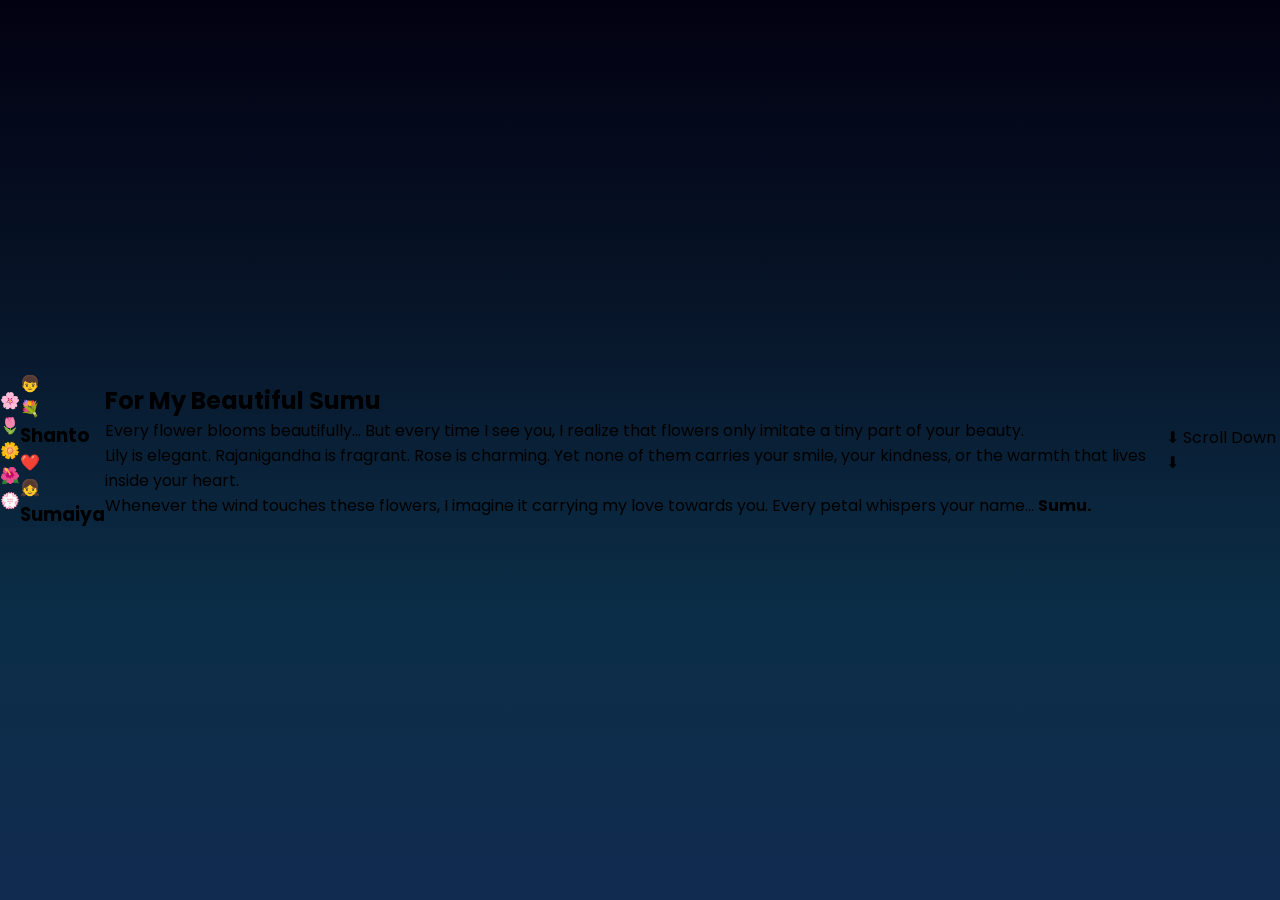
==== garden.html @ f21291de "Create garden.html" ====
<!DOCTYPE html>
<html lang="en">
<head>
<meta charset="UTF-8">
<meta name="viewport" content="width=device-width, initial-scale=1.0">

<title>Flower Garden For Sumu</title>

<link rel="stylesheet" href="style.css">

<link href="https://fonts.googleapis.com/css2?family=Poppins:wght@300;500;700&display=swap" rel="stylesheet">

</head>

<body class="garden-page">

<div class="stars"></div>

<div class="moon"></div>

<div class="garden">

<div class="flowers flower1">🌸</div>
<div class="flowers flower2">🌷</div>
<div class="flowers flower3">🌼</div>
<div class="flowers flower4">🌺</div>
<div class="flowers flower5">💮</div>

</div>

<section class="hero">

<div class="boy">

👦

<div class="bouquet">

💐

</div>

<h3>Shanto</h3>

</div>

<div class="love">

❤️

</div>

<div class="girl">

👧

<h3>Sumaiya</h3>

</div>

</section>

<section class="message">

<h1>For My Beautiful Sumu</h1>

<p>

Every flower blooms beautifully...

But every time I see you,

I realize that flowers only imitate

a tiny part of your beauty.

</p>

<p>

Lily is elegant.

Rajanigandha is fragrant.

Rose is charming.

Yet none of them carries

your smile,

your kindness,

or the warmth that lives inside your heart.

</p>

<p>

Whenever the wind touches these flowers,

I imagine it carrying my love

towards you.

Every petal whispers your name...

<strong>Sumu.</strong>

</p>

</section>

<div class="scroll">

⬇ Scroll Down ⬇

</div>

<script src="script.js"></script>

</body>

</html>
---- style.css ----
*{
margin:0;
padding:0;
box-sizing:border-box;
font-family:'Poppins',sans-serif;
}

body{

width:100%;
height:100vh;

overflow:hidden;

background:
linear-gradient(
180deg,
#020111,
#071428,
#0b2d46,
#112b50);

display:flex;
justify-content:center;
align-items:center;
position:relative;

}

/* ---------- STARS ---------- */

#stars{

position:absolute;

width:100%;
height:100%;

background-image:

radial-gradient(white 1px,transparent 1px),
radial-gradient(#fff 1px,transparent 1px),
radial-gradient(#ffffffaa 1px,transparent 1px);

background-size:

150px 150px,
220px 220px,
280px 280px;

animation:

starsMove 40s linear infinite;

opacity:.9;

}

@keyframes starsMove{

from{

transform:translateY(0);

}

to{

transform:translateY(-400px);

}

}

/* ---------- HEARTS ---------- */

#hearts{

position:absolute;

width:100%;
height:100%;

overflow:hidden;

}

#hearts::before{

content:"❤️ ❤️ 🤍 💖 ❤️ 🤍";

position:absolute;

font-size:25px;

left:-10%;

bottom:-10%;

animation:heartFly 15s linear infinite;

}

@keyframes heartFly{

0%{

transform:translateY(0);

opacity:0;

}

20%{

opacity:1;

}

100%{

transform:translateY(-120vh);

left:110%;

opacity:0;

}

}

/* ---------- FLOWERS ---------- */

#flowers{

position:absolute;

width:100%;
height:100%;

overflow:hidden;

}

#flowers::before{

content:"🌸 🌼 🤍 🌺 🌷 🌸";

font-size:40px;

position:absolute;

bottom:-50px;

left:0;

width:100%;

display:flex;

justify-content:space-evenly;

animation:bloom 5s ease infinite;

}

@keyframes bloom{

0%{

transform:translateY(60px);

opacity:0;

}

100%{

transform:translateY(-30px);

opacity:1;

}

}

/* ---------- GLASS ---------- */

.glass{

width:90%;
max-width:430px;

padding:35px;

border-radius:30px;

background:rgba(255,255,255,.12);

backdrop-filter:blur(18px);

border:1px solid rgba(255,255,255,.3);

box-shadow:

0 0 50px rgba(255,255,255,.15);

text-align:center;

color:white;

}

/* ---------- TITLE ---------- */

.title{

font-size:45px;

margin-top:10px;

color:#ffd7ea;

text-shadow:

0 0 20px pink;

}

.subtitle{

margin-top:18px;

line-height:30px;

color:#eeeeee;

font-size:16px;

}

.lock-area{

margin-top:40px;

}

.lock-icon{

font-size:55px;

margin-bottom:15px;

animation:lockGlow 2s infinite;

}

@keyframes lockGlow{

50%{

transform:scale(1.15);

}

}

.locked{

font-size:20px;

margin-bottom:20px;

}

/* ---------- SLIDER ---------- */

.slider{

width:100%;

height:60px;

border-radius:60px;

background:rgba(255,255,255,.15);

position:relative;

display:flex;

align-items:center;

padding:6px;

overflow:hidden;

}

.slider span{

width:100%;

text-align:center;

color:white;

font-size:17px;

letter-spacing:2px;

}

#dragButton{

width:48px;

height:48px;

background:white;

color:#ff4081;

border-radius:50%;

display:flex;

justify-content:center;

align-items:center;

font-size:22px;

cursor:pointer;

position:absolute;

left:6px;

transition:.25s;

box-shadow:

0 0 15px white;

}

/* ---------- BOTTOM ---------- */

.bottomText{

margin-top:35px;

font-size:14px;

opacity:.8;

}

/* ---------- TRANSITION ---------- */

#transition{

position:fixed;

top:0;

left:0;

width:100%;

height:100%;

background:#000;

display:none;

justify-content:center;

align-items:center;

flex-direction:column;

color:white;

z-index:999;

}

.loading{

font-size:80px;

animation:spin 2s linear infinite;

}

@keyframes spin{

100%{

transform:rotate(360deg);

}

}
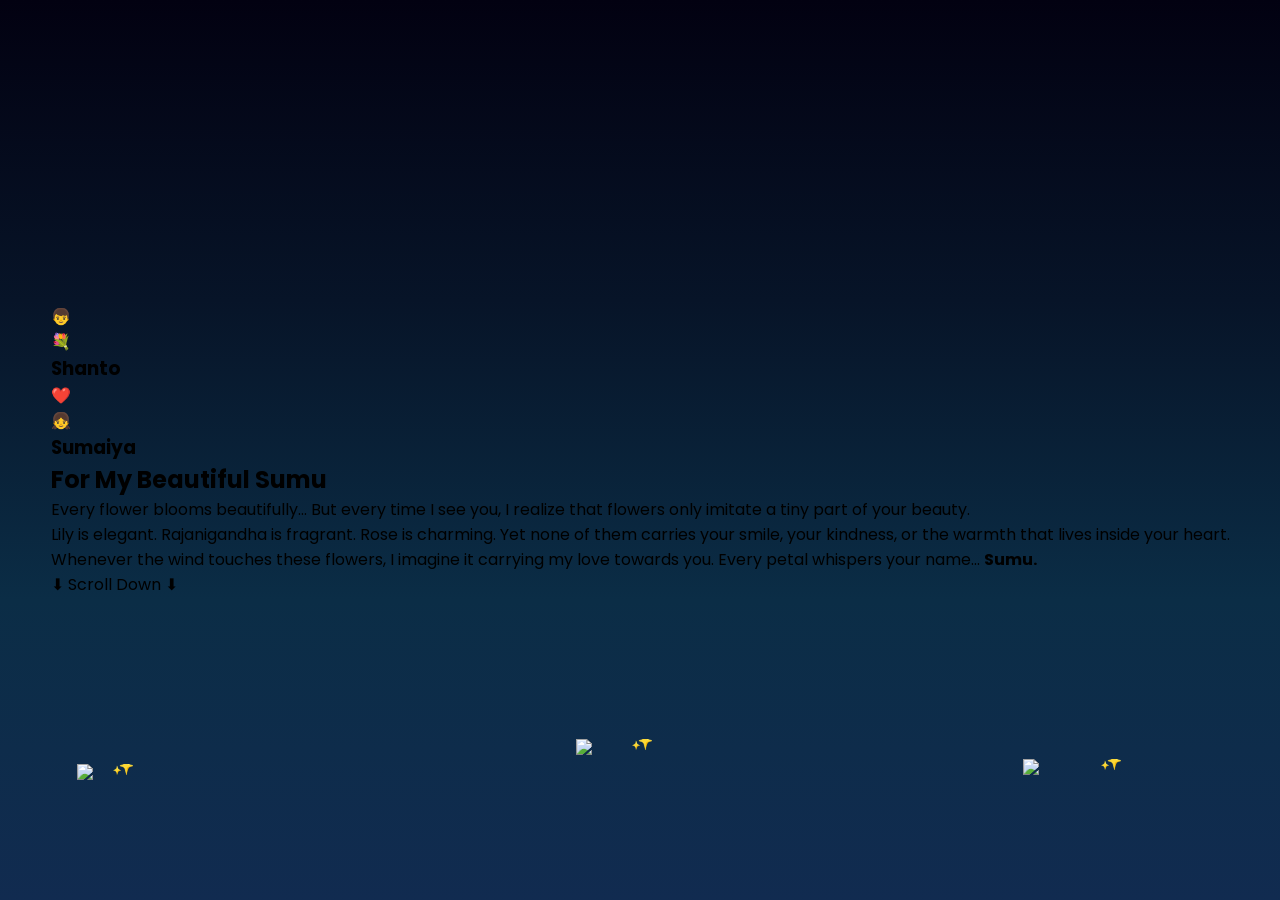
==== commit 13c9a611: "Update garden.html" ====
--- a/garden.html
+++ b/garden.html
@@ -20,11 +20,16 @@
 
 <div class="garden">
 
-<div class="flowers flower1">🌸</div>
-<div class="flowers flower2">🌷</div>
-<div class="flowers flower3">🌼</div>
-<div class="flowers flower4">🌺</div>
-<div class="flowers flower5">💮</div>
+<div class="garden">
+
+    <img src="assets/img/lily.svg"
+         class="lily-svg lily-left lily-small">
+
+    <img src="assets/img/lily.svg"
+         class="lily-svg lily-center lily-medium">
+
+    <img src="assets/img/lily.svg"
+         class="lily-svg lily-right lily-large">
 
 </div>
 
--- a/style.css
+++ b/style.css
@@ -404,3 +404,283 @@
 }
 
 }
+/* ==========================================
+   PART 6.1B
+   Lily SVG Animation
+==========================================*/
+
+/* Lily Container */
+
+.lily-svg{
+
+position:absolute;
+
+width:110px;
+
+height:auto;
+
+transform-origin:bottom center;
+
+animation:
+
+lilyGrow 3s ease forwards,
+
+lilySway 5s ease-in-out infinite,
+
+lilyGlow 3s ease-in-out infinite;
+
+opacity:0;
+
+}
+
+/* Bloom */
+
+@keyframes lilyGrow{
+
+0%{
+
+opacity:0;
+
+transform:
+
+translateY(60px)
+
+scale(.15);
+
+}
+
+30%{
+
+opacity:1;
+
+}
+
+70%{
+
+transform:
+
+translateY(-5px)
+
+scale(1.08);
+
+}
+
+100%{
+
+opacity:1;
+
+transform:
+
+translateY(0)
+
+scale(1);
+
+}
+
+}
+
+/* Wind */
+
+@keyframes lilySway{
+
+0%{
+
+transform:rotate(-2deg);
+
+}
+
+25%{
+
+transform:rotate(2deg);
+
+}
+
+50%{
+
+transform:rotate(-1deg);
+
+}
+
+75%{
+
+transform:rotate(3deg);
+
+}
+
+100%{
+
+transform:rotate(-2deg);
+
+}
+
+}
+
+/* Glow */
+
+@keyframes lilyGlow{
+
+0%{
+
+filter:
+
+drop-shadow(0 0 5px white);
+
+}
+
+50%{
+
+filter:
+
+drop-shadow(0 0 25px #ffffff)
+
+drop-shadow(0 0 40px #ffd8ef);
+
+}
+
+100%{
+
+filter:
+
+drop-shadow(0 0 5px white);
+
+}
+
+}
+
+/* Floating Sparkles */
+
+.lily-svg::after{
+
+content:"✨";
+
+position:absolute;
+
+top:-12px;
+
+left:50%;
+
+font-size:18px;
+
+animation:
+
+sparkle 2.8s linear infinite;
+
+}
+
+@keyframes sparkle{
+
+0%{
+
+opacity:0;
+
+transform:
+
+translate(-50%,15px)
+
+scale(.3);
+
+}
+
+40%{
+
+opacity:1;
+
+}
+
+100%{
+
+opacity:0;
+
+transform:
+
+translate(-50%,-45px)
+
+scale(1.2);
+
+}
+
+}
+
+/* Different Sizes */
+
+.lily-small{
+
+width:70px;
+
+animation-delay:.5s;
+
+}
+
+.lily-medium{
+
+width:110px;
+
+animation-delay:1.5s;
+
+}
+
+.lily-large{
+
+width:155px;
+
+animation-delay:2.5s;
+
+}
+
+/* Flower Field Positions */
+
+.lily-left{
+
+left:6%;
+
+bottom:120px;
+
+}
+
+.lily-center{
+
+left:45%;
+
+bottom:145px;
+
+}
+
+.lily-right{
+
+right:8%;
+
+bottom:125px;
+
+}
+
+/* Layering */
+
+.lily-back{
+
+z-index:2;
+
+opacity:.8;
+
+}
+
+.lily-front{
+
+z-index:8;
+
+}
+
+/* Hover Effect */
+
+.lily-svg:hover{
+
+transform:scale(1.08);
+
+transition:.4s;
+
+filter:
+
+drop-shadow(0 0 40px pink);
+
+cursor:pointer;
+
+}
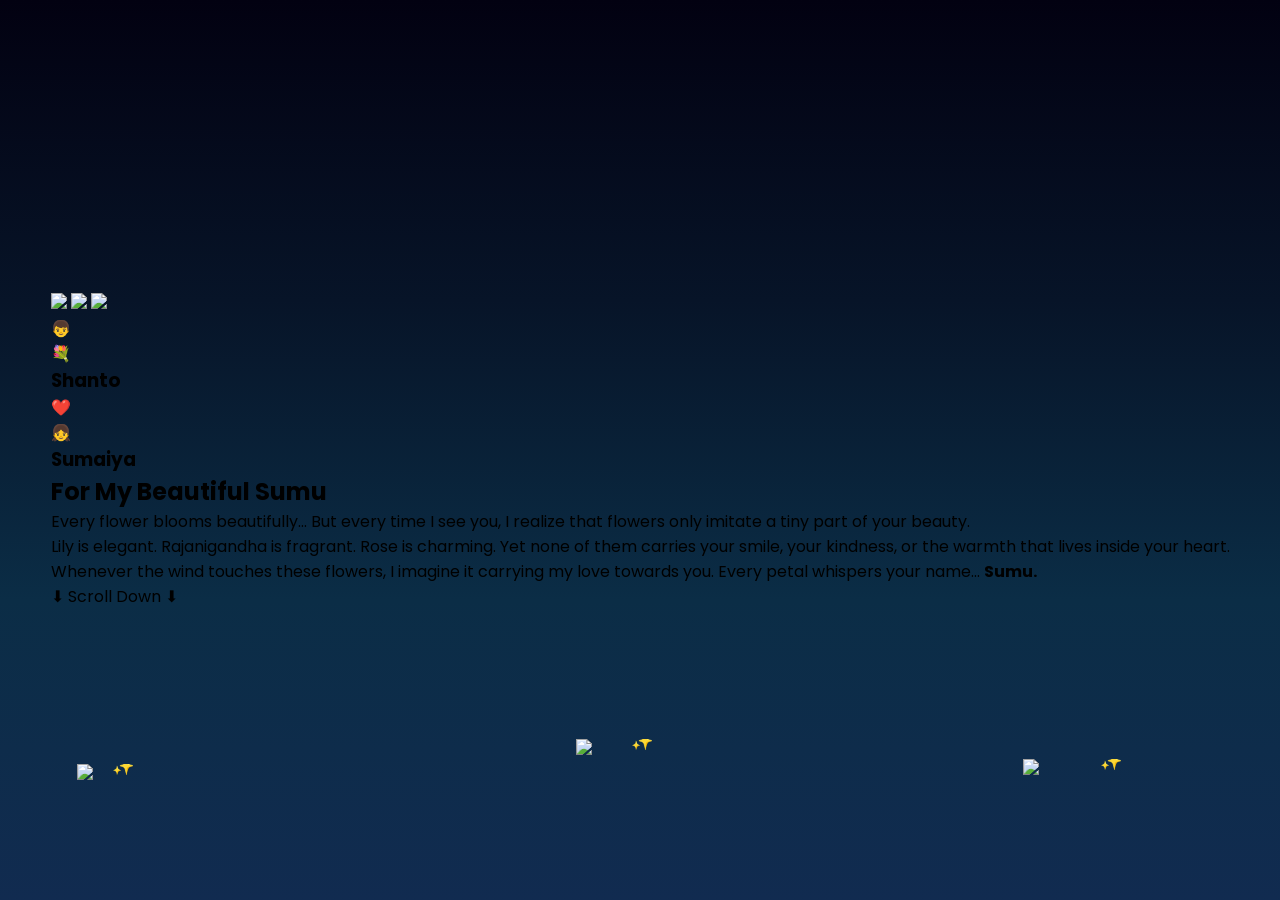
==== commit fac3d5d3: "Update garden.html" ====
--- a/garden.html
+++ b/garden.html
@@ -30,6 +30,14 @@
 
     <img src="assets/img/lily.svg"
          class="lily-svg lily-right lily-large">
+    <img src="assets/img/rajanigandha.svg"
+     class="rajanigandha-svg rajan-left">
+
+<img src="assets/img/rajanigandha.svg"
+     class="rajanigandha-svg rajan-center">
+
+<img src="assets/img/rajanigandha.svg"
+     class="rajanigandha-svg rajan-right">
 
 </div>
 
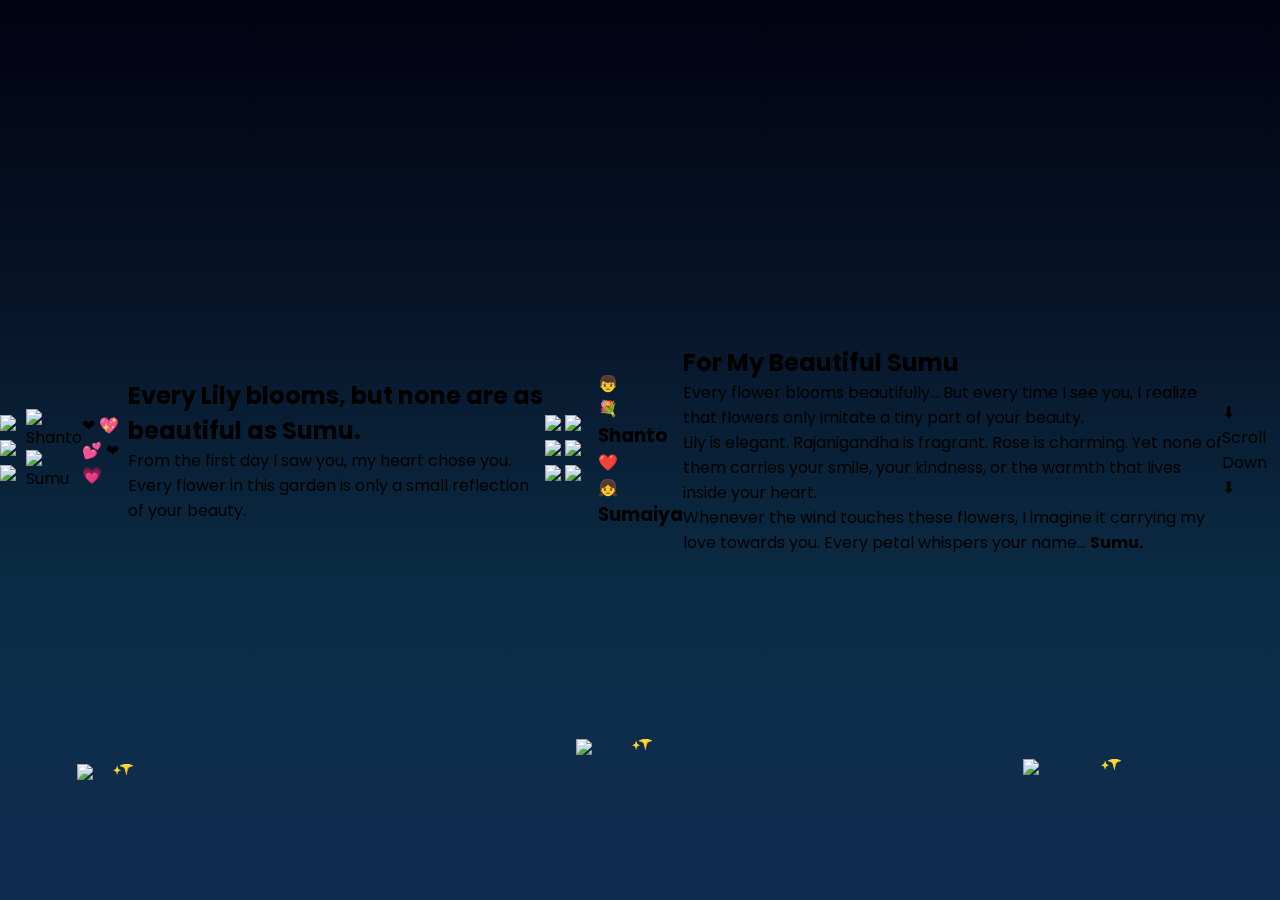
==== commit 6fb62397: "Update garden.html" ====
--- a/garden.html
+++ b/garden.html
@@ -20,8 +20,6 @@
 
 <div class="garden">
 
-<div class="garden">
-
     <img src="assets/img/lily.svg"
          class="lily-svg lily-left lily-small">
 
@@ -30,17 +28,140 @@
 
     <img src="assets/img/lily.svg"
          class="lily-svg lily-right lily-large">
+
     <img src="assets/img/rajanigandha.svg"
-     class="rajanigandha-svg rajan-left">
-
-<img src="assets/img/rajanigandha.svg"
-     class="rajanigandha-svg rajan-center">
-
-<img src="assets/img/rajanigandha.svg"
-     class="rajanigandha-svg rajan-right">
-
-</div>
-
+         class="rajanigandha-svg rajan-left">
+
+    <img src="assets/img/rajanigandha.svg"
+         class="rajanigandha-svg rajan-center">
+
+    <img src="assets/img/rajanigandha.svg"
+         class="rajanigandha-svg rajan-right">
+
+
+</div>
+<!-- ==========================================
+     PART 6.5
+     SHANTO + SUMU SCENE
+========================================== -->
+
+<div class="proposal-scene">
+
+    <!-- Shanto -->
+
+    <div class="shanto-character">
+
+        <img
+        src="assets/img/shanto_head.svg"
+        alt="Shanto">
+
+    </div>
+
+    <!-- Rose Shadow -->
+
+    <div class="rose-shadow"></div>
+
+    <!-- Sumu -->
+
+    <div class="sumu-character">
+
+        <img
+        src="assets/img/sumu.svg"
+        alt="Sumu">
+
+    </div>
+
+    <!-- Love Glow -->
+
+    <div class="love-glow"></div>
+
+    <!-- Ground -->
+
+    <div class="grass-floor"></div>
+
+</div>
+
+<!-- Floating Love -->
+
+<div class="floating-love">
+
+<span>❤</span>
+
+<span>💖</span>
+
+<span>💕</span>
+
+<span>❤</span>
+
+<span>💗</span>
+
+</div>
+
+<!-- Proposal Text -->
+
+<div class="proposal-text">
+
+<h2>
+
+Every Lily blooms,
+
+but none are
+
+as beautiful as
+
+<strong>Sumu.</strong>
+
+</h2>
+
+<p>
+
+From the first day I saw you,
+
+my heart chose you.
+
+Every flower in this garden
+
+is only a small reflection
+
+of your beauty.
+
+</p>
+
+</div>
+
+<!-- Flower Circle -->
+
+<div class="flower-ring">
+
+<img src="assets/img/lily.svg">
+
+<img src="assets/img/rajanigandha.svg">
+
+<img src="assets/img/lily.svg">
+
+<img src="assets/img/rajanigandha.svg">
+
+<img src="assets/img/lily.svg">
+
+<img src="assets/img/rajanigandha.svg">
+
+</div>
+
+<!-- Light Rays -->
+
+<div class="light-rays">
+
+<div></div>
+
+<div></div>
+
+<div></div>
+
+<div></div>
+
+<div></div>
+
+</div>
 <section class="hero">
 
 <div class="boy">
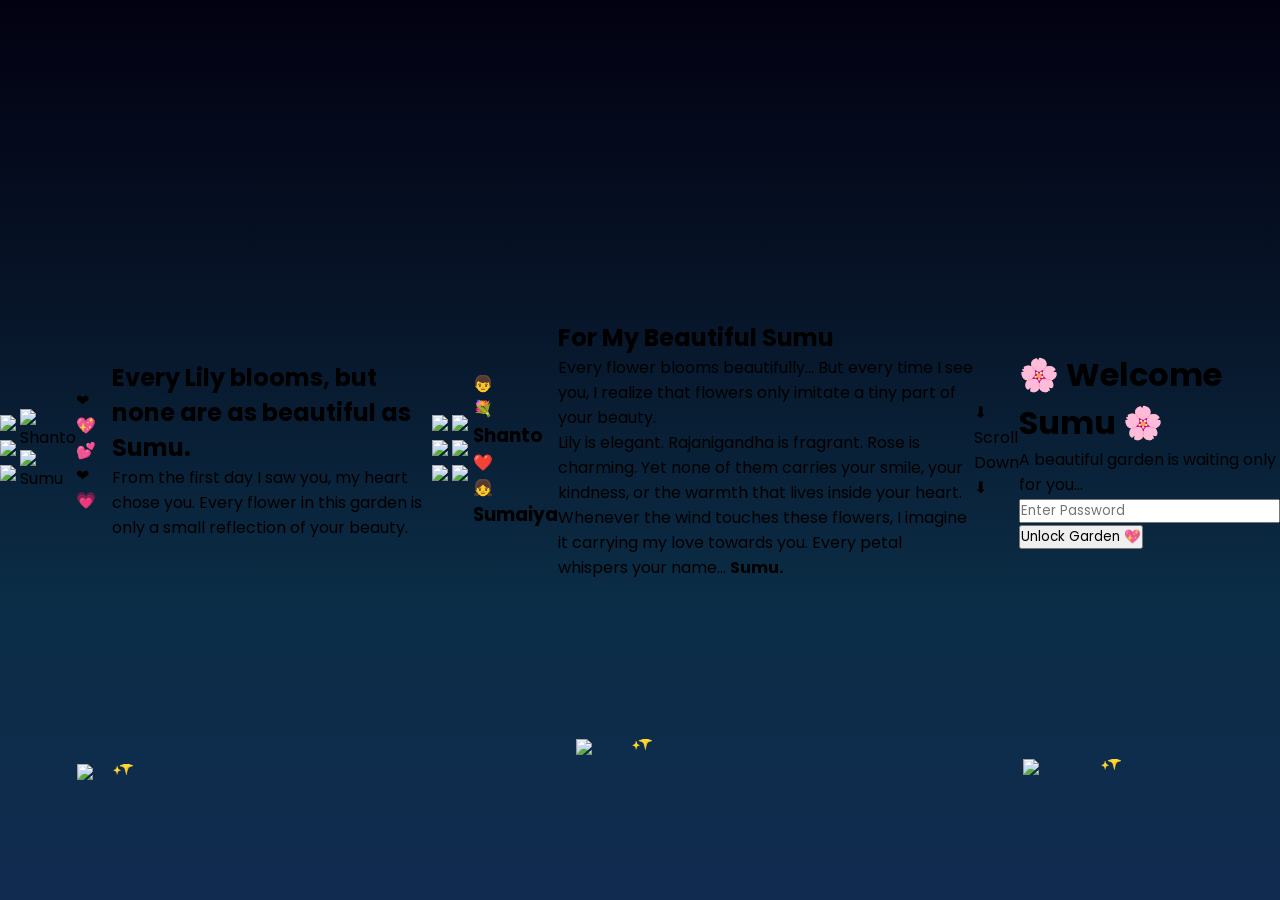
==== commit 2e2f019a: "Update garden.html" ====
--- a/garden.html
+++ b/garden.html
@@ -253,5 +253,35 @@
 <script src="script.js"></script>
 
 </body>
-
+<!-- ==========================================
+     PART 6.6
+     Unlock Screen
+========================================== -->
+
+<div id="unlockScreen">
+
+    <div class="unlock-box">
+
+        <h1>🌸 Welcome Sumu 🌸</h1>
+
+        <p>
+            A beautiful garden is waiting only for you...
+        </p>
+
+        <input
+            type="password"
+            id="unlockPassword"
+            placeholder="Enter Password">
+
+        <button id="unlockBtn">
+
+            Unlock Garden 💖
+
+        </button>
+
+        <p id="unlockError"></p>
+
+    </div>
+
+</div>
 </html>
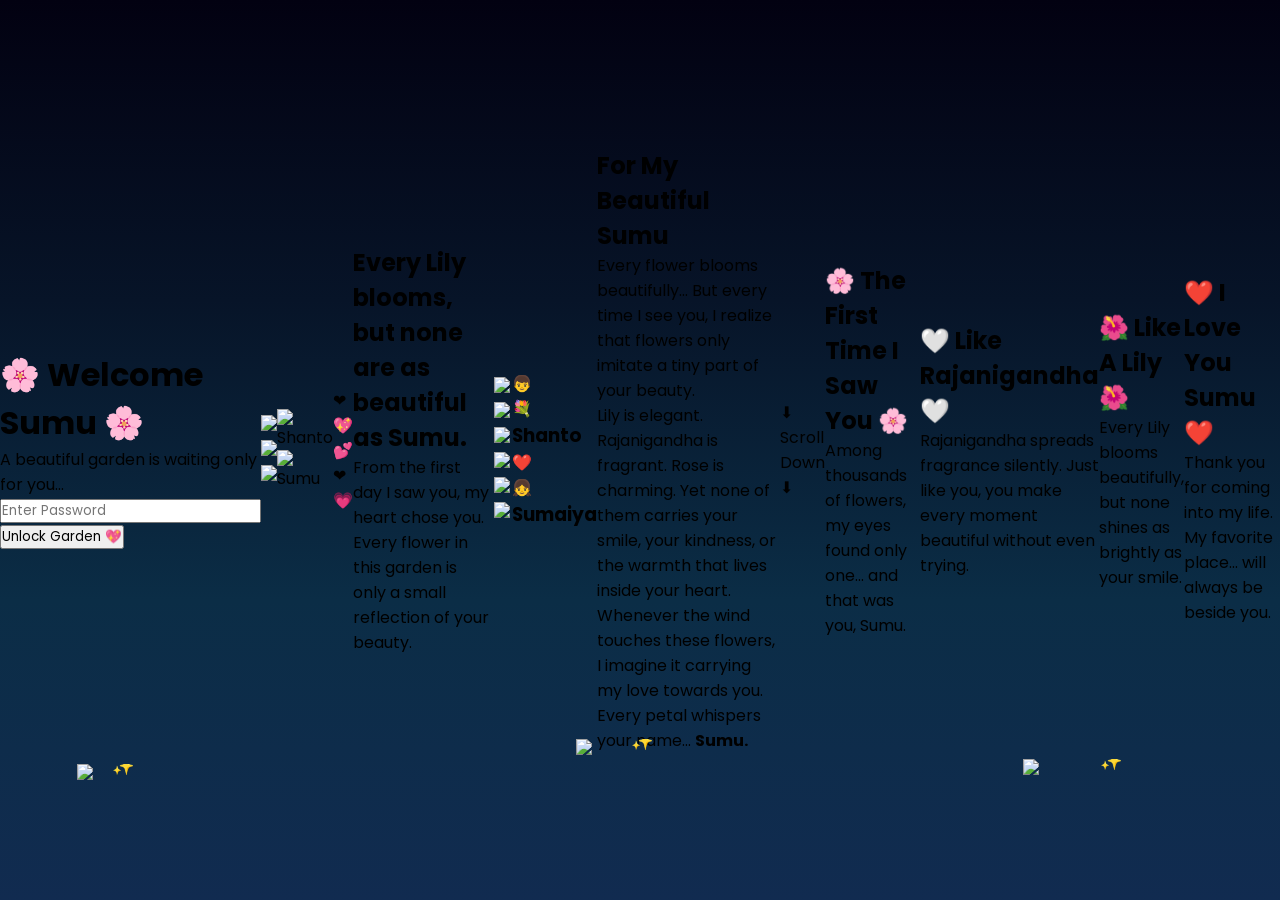
==== commit 161491c9: "Update garden.html" ====
--- a/garden.html
+++ b/garden.html
@@ -13,6 +13,37 @@
 </head>
 
 <body class="garden-page">
+<!-- ==========================================
+     PART 6.6
+     Unlock Screen
+========================================== -->
+
+<div id="unlockScreen">
+
+    <div class="unlock-box">
+
+        <h1>🌸 Welcome Sumu 🌸</h1>
+
+        <p>
+            A beautiful garden is waiting only for you...
+        </p>
+
+        <input
+            type="password"
+            id="unlockPassword"
+            placeholder="Enter Password">
+
+        <button id="unlockBtn">
+
+            Unlock Garden 💖
+
+        </button>
+
+        <p id="unlockError"></p>
+
+    </div>
+
+</div> 
 
 <div class="stars"></div>
 
@@ -251,37 +282,62 @@
 </div>
 
 <script src="script.js"></script>
-
+<!-- ==========================================
+     PART 6.7
+     Romantic Story Sections
+========================================== -->
+
+<div id="petal-container"></div>
+
+<section class="love-section section-one">
+
+    <h2>🌸 The First Time I Saw You 🌸</h2>
+
+    <p>
+        Among thousands of flowers,
+        my eyes found only one...
+        and that was you, Sumu.
+    </p>
+
+</section>
+
+<section class="love-section section-two">
+
+    <h2>🤍 Like Rajanigandha 🤍</h2>
+
+    <p>
+        Rajanigandha spreads fragrance silently.
+        Just like you,
+        you make every moment beautiful
+        without even trying.
+    </p>
+
+</section>
+
+<section class="love-section section-three">
+
+    <h2>🌺 Like A Lily 🌺</h2>
+
+    <p>
+        Every Lily blooms beautifully,
+        but none shines as brightly
+        as your smile.
+    </p>
+
+</section>
+
+<section class="love-section final-section">
+
+    <h1>
+        ❤️ I Love You Sumu ❤️
+    </h1>
+
+    <p>
+        Thank you for coming into my life.
+        My favorite place...
+        will always be beside you.
+    </p>
+
+</section>
 </body>
-<!-- ==========================================
-     PART 6.6
-     Unlock Screen
-========================================== -->
-
-<div id="unlockScreen">
-
-    <div class="unlock-box">
-
-        <h1>🌸 Welcome Sumu 🌸</h1>
-
-        <p>
-            A beautiful garden is waiting only for you...
-        </p>
-
-        <input
-            type="password"
-            id="unlockPassword"
-            placeholder="Enter Password">
-
-        <button id="unlockBtn">
-
-            Unlock Garden 💖
-
-        </button>
-
-        <p id="unlockError"></p>
-
-    </div>
-
-</div>
 </html>
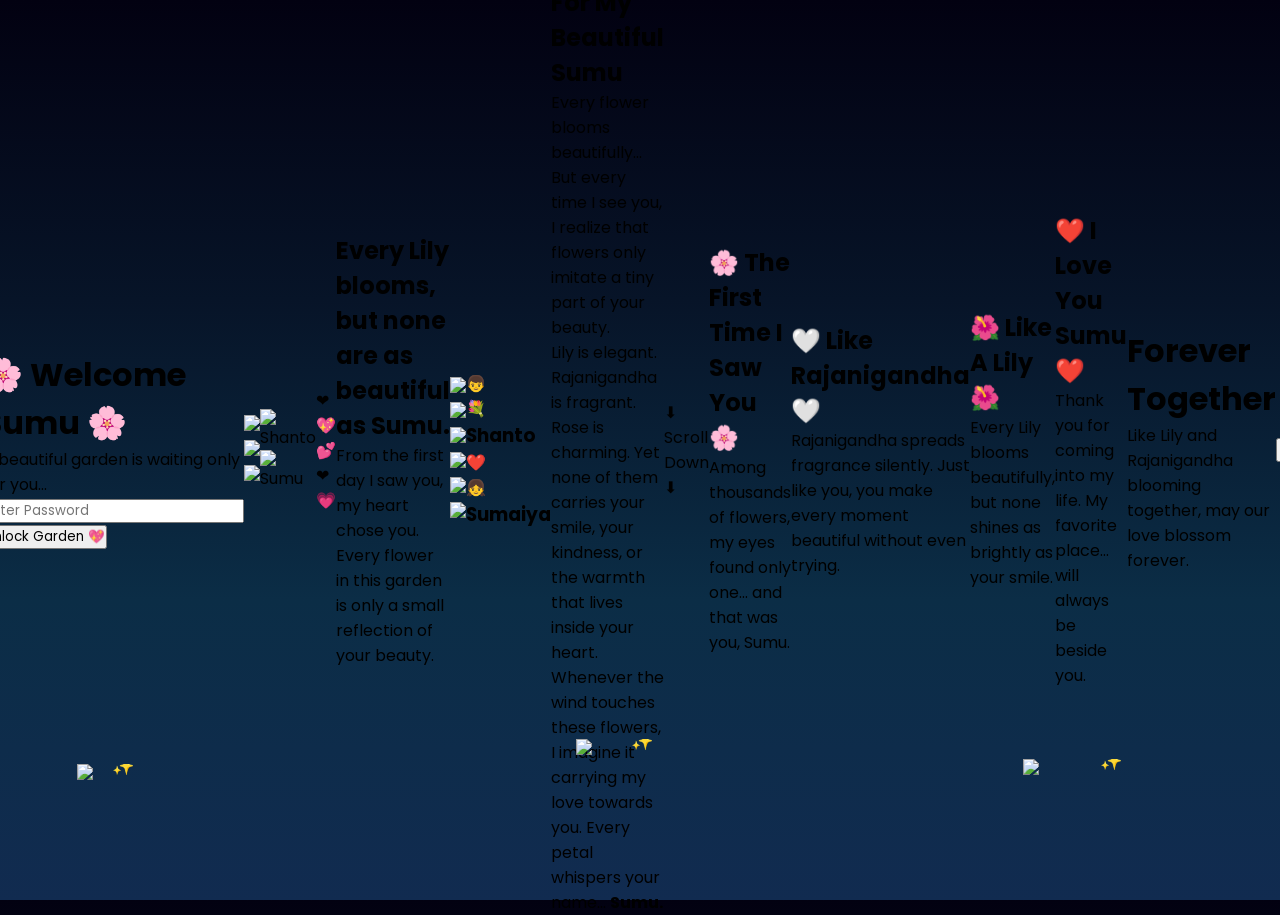
==== commit f40cf711: "Update garden.html" ====
--- a/garden.html
+++ b/garden.html
@@ -339,5 +339,48 @@
     </p>
 
 </section>
+     <!-- ==========================================
+     PART 6.8
+     Cinematic Ending
+========================================== -->
+
+<div id="cinematicEnding">
+
+    <div class="ending-overlay"></div>
+
+    <div class="ending-content">
+
+        <h1 id="endingTitle">
+            Forever Together
+        </h1>
+
+        <p id="endingText">
+
+            Like Lily and Rajanigandha blooming together,
+            may our love blossom forever.
+
+        </p>
+
+        <div class="endingFlowers"></div>
+
+    </div>
+
+</div>
+
+<audio
+id="bgMusic"
+loop>
+
+<source
+src="assets/music/romantic.mp3"
+type="audio/mpeg">
+
+</audio>
+
+<button id="musicBtn">
+
+🎵
+
+</button>
 </body>
 </html>
